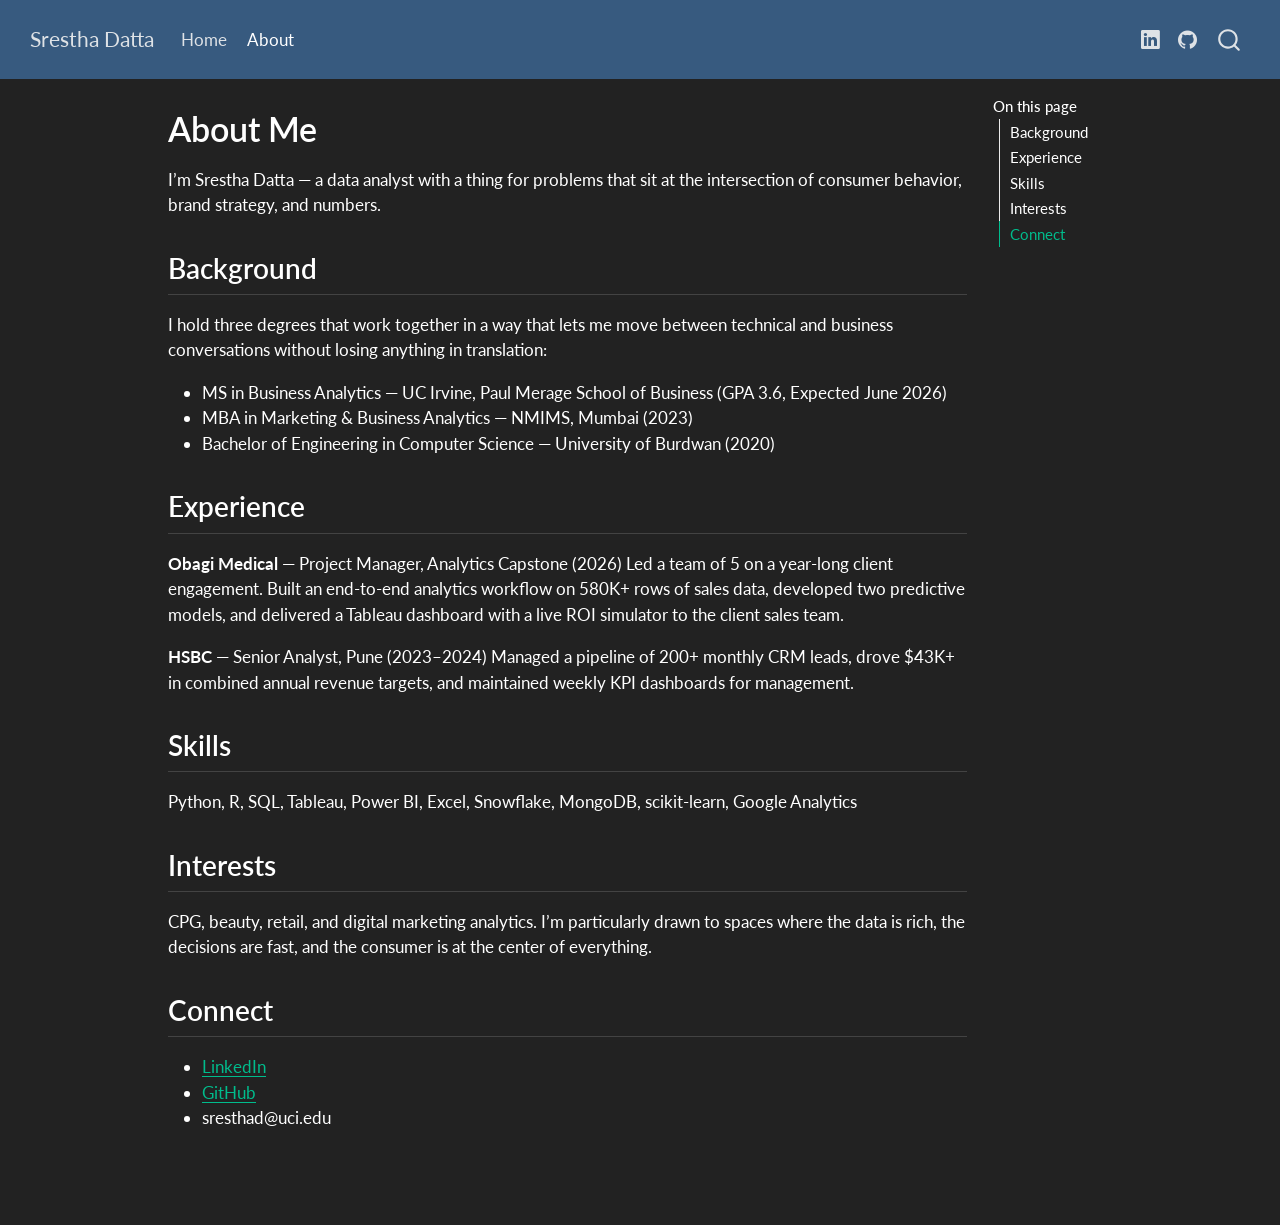
==== about.html @ 91234887 "deploy: b65787a81b96dd4fd19db66d4355b497d5eb209d" ====
<!DOCTYPE html>
<html xmlns="http://www.w3.org/1999/xhtml" lang="en" xml:lang="en"><head>

<meta charset="utf-8">
<meta name="generator" content="quarto-1.9.37">

<meta name="viewport" content="width=device-width, initial-scale=1.0, user-scalable=yes">


<title>About Me – Srestha Datta</title>
<style>
/* Default styles provided by pandoc.
** See https://pandoc.org/MANUAL.html#variables-for-html for config info.
*/
code{white-space: pre-wrap;}
span.smallcaps{font-variant: small-caps;}
div.columns{display: flex; gap: min(4vw, 1.5em);}
div.column{flex: auto; overflow-x: auto;}
div.hanging-indent{margin-left: 1.5em; text-indent: -1.5em;}
ul.task-list{list-style: none;}
ul.task-list li input[type="checkbox"] {
  width: 0.8em;
  margin: 0 0.8em 0.2em -1em; /* quarto-specific, see https://github.com/quarto-dev/quarto-cli/issues/4556 */ 
  vertical-align: middle;
}
</style>


<script src="site_libs/quarto-nav/quarto-nav.js"></script>
<script src="site_libs/quarto-nav/headroom.min.js"></script>
<script src="site_libs/clipboard/clipboard.min.js"></script>
<script src="site_libs/quarto-search/autocomplete.umd.js"></script>
<script src="site_libs/quarto-search/fuse.min.js"></script>
<script src="site_libs/quarto-search/quarto-search.js"></script>
<meta name="quarto:offset" content="./">
<script src="site_libs/quarto-html/quarto.js" type="module"></script>
<script src="site_libs/quarto-html/tabsets/tabsets.js" type="module"></script>
<script src="site_libs/quarto-html/popper.min.js"></script>
<script src="site_libs/quarto-html/tippy.umd.min.js"></script>
<script src="site_libs/quarto-html/anchor.min.js"></script>
<link href="site_libs/quarto-html/tippy.css" rel="stylesheet">
<link href="site_libs/quarto-html/quarto-syntax-highlighting-dark-d0ae9245876894da5ac7e18953ecc5cc.css" rel="stylesheet" id="quarto-text-highlighting-styles">
<script src="site_libs/bootstrap/bootstrap.min.js"></script>
<link href="site_libs/bootstrap/bootstrap-icons.css" rel="stylesheet">
<link href="site_libs/bootstrap/bootstrap-e42cdf836f9b904b02dd19a7390dd244.min.css" rel="stylesheet" append-hash="true" id="quarto-bootstrap" data-mode="dark">
<script id="quarto-search-options" type="application/json">{
  "location": "navbar",
  "copy-button": false,
  "collapse-after": 3,
  "panel-placement": "end",
  "type": "overlay",
  "limit": 50,
  "keyboard-shortcut": [
    "f",
    "/",
    "s"
  ],
  "show-item-context": false,
  "language": {
    "search-no-results-text": "No results",
    "search-matching-documents-text": "matching documents",
    "search-copy-link-title": "Copy link to search",
    "search-hide-matches-text": "Hide additional matches",
    "search-more-match-text": "more match in this document",
    "search-more-matches-text": "more matches in this document",
    "search-clear-button-title": "Clear",
    "search-text-placeholder": "",
    "search-detached-cancel-button-title": "Cancel",
    "search-submit-button-title": "Submit",
    "search-label": "Search"
  }
}</script>


<link rel="stylesheet" href="styles.css">
</head>

<body class="nav-fixed quarto-light">

<div id="quarto-search-results"></div>
  <header id="quarto-header" class="headroom fixed-top">
    <nav class="navbar navbar-expand-lg " data-bs-theme="dark">
      <div class="navbar-container container-fluid">
      <div class="navbar-brand-container mx-auto">
    <a class="navbar-brand" href="./index.html">
    <span class="navbar-title">Srestha Datta</span>
    </a>
  </div>
            <div id="quarto-search" class="" title="Search"></div>
          <button class="navbar-toggler" type="button" data-bs-toggle="collapse" data-bs-target="#navbarCollapse" aria-controls="navbarCollapse" role="menu" aria-expanded="false" aria-label="Toggle navigation" onclick="if (window.quartoToggleHeadroom) { window.quartoToggleHeadroom(); }">
  <span class="navbar-toggler-icon"></span>
</button>
          <div class="collapse navbar-collapse" id="navbarCollapse">
            <ul class="navbar-nav navbar-nav-scroll me-auto">
  <li class="nav-item">
    <a class="nav-link" href="./index.html"> 
<span class="menu-text">Home</span></a>
  </li>  
  <li class="nav-item">
    <a class="nav-link active" href="./about.html" aria-current="page"> 
<span class="menu-text">About</span></a>
  </li>  
</ul>
            <ul class="navbar-nav navbar-nav-scroll ms-auto">
  <li class="nav-item compact">
    <a class="nav-link" href="https://www.linkedin.com/in/sresthadatta-316541162"> <i class="bi bi-linkedin" role="img">
</i> 
<span class="menu-text"></span></a>
  </li>  
  <li class="nav-item compact">
    <a class="nav-link" href="https://github.com/sresthadatta"> <i class="bi bi-github" role="img">
</i> 
<span class="menu-text"></span></a>
  </li>  
</ul>
          </div> <!-- /navcollapse -->
            <div class="quarto-navbar-tools">
</div>
      </div> <!-- /container-fluid -->
    </nav>
</header>
<!-- content -->
<div id="quarto-content" class="quarto-container page-columns page-rows-contents page-layout-article page-navbar">
<!-- sidebar -->
<!-- margin-sidebar -->
    <div id="quarto-margin-sidebar" class="sidebar margin-sidebar">
        <nav id="TOC" role="doc-toc" class="toc-active">
    <h2 id="toc-title">On this page</h2>
   
  <ul>
  <li><a href="#background" id="toc-background" class="nav-link active" data-scroll-target="#background">Background</a></li>
  <li><a href="#experience" id="toc-experience" class="nav-link" data-scroll-target="#experience">Experience</a></li>
  <li><a href="#skills" id="toc-skills" class="nav-link" data-scroll-target="#skills">Skills</a></li>
  <li><a href="#interests" id="toc-interests" class="nav-link" data-scroll-target="#interests">Interests</a></li>
  <li><a href="#connect" id="toc-connect" class="nav-link" data-scroll-target="#connect">Connect</a></li>
  </ul>
</nav>
    </div>
<!-- main -->
<main class="content" id="quarto-document-content">

<header id="title-block-header" class="quarto-title-block default">
<div class="quarto-title">
<h1 class="title">About Me</h1>
</div>



<div class="quarto-title-meta">

    
  
    
  </div>
  


</header>


<p>I’m Srestha Datta — a data analyst with a thing for problems that sit at the intersection of consumer behavior, brand strategy, and numbers.</p>
<section id="background" class="level2">
<h2 class="anchored" data-anchor-id="background">Background</h2>
<p>I hold three degrees that work together in a way that lets me move between technical and business conversations without losing anything in translation:</p>
<ul>
<li>MS in Business Analytics — UC Irvine, Paul Merage School of Business (GPA 3.6, Expected June 2026)</li>
<li>MBA in Marketing &amp; Business Analytics — NMIMS, Mumbai (2023)</li>
<li>Bachelor of Engineering in Computer Science — University of Burdwan (2020)</li>
</ul>
</section>
<section id="experience" class="level2">
<h2 class="anchored" data-anchor-id="experience">Experience</h2>
<p><strong>Obagi Medical</strong> — Project Manager, Analytics Capstone (2026) Led a team of 5 on a year-long client engagement. Built an end-to-end analytics workflow on 580K+ rows of sales data, developed two predictive models, and delivered a Tableau dashboard with a live ROI simulator to the client sales team.</p>
<p><strong>HSBC</strong> — Senior Analyst, Pune (2023–2024) Managed a pipeline of 200+ monthly CRM leads, drove $43K+ in combined annual revenue targets, and maintained weekly KPI dashboards for management.</p>
</section>
<section id="skills" class="level2">
<h2 class="anchored" data-anchor-id="skills">Skills</h2>
<p>Python, R, SQL, Tableau, Power BI, Excel, Snowflake, MongoDB, scikit-learn, Google Analytics</p>
</section>
<section id="interests" class="level2">
<h2 class="anchored" data-anchor-id="interests">Interests</h2>
<p>CPG, beauty, retail, and digital marketing analytics. I’m particularly drawn to spaces where the data is rich, the decisions are fast, and the consumer is at the center of everything.</p>
</section>
<section id="connect" class="level2">
<h2 class="anchored" data-anchor-id="connect">Connect</h2>
<ul>
<li><a href="https://www.linkedin.com/in/sresthadatta-316541162">LinkedIn</a></li>
<li><a href="https://github.com/sresthadatta">GitHub</a></li>
<li>sresthad@uci.edu</li>
</ul>


</section>

</main> <!-- /main -->
<script id="quarto-html-after-body" type="application/javascript">
  window.document.addEventListener("DOMContentLoaded", function (event) {
    const icon = "";
    const anchorJS = new window.AnchorJS();
    anchorJS.options = {
      placement: 'right',
      icon: icon
    };
    anchorJS.add('.anchored');
    const isCodeAnnotation = (el) => {
      for (const clz of el.classList) {
        if (clz.startsWith('code-annotation-')) {                     
          return true;
        }
      }
      return false;
    }
    const onCopySuccess = function(e) {
      // button target
      const button = e.trigger;
      // don't keep focus
      button.blur();
      // flash "checked"
      button.classList.add('code-copy-button-checked');
      var currentTitle = button.getAttribute("title");
      button.setAttribute("title", "Copied!");
      let tooltip;
      if (window.bootstrap) {
        button.setAttribute("data-bs-toggle", "tooltip");
        button.setAttribute("data-bs-placement", "left");
        button.setAttribute("data-bs-title", "Copied!");
        tooltip = new bootstrap.Tooltip(button, 
          { trigger: "manual", 
            customClass: "code-copy-button-tooltip",
            offset: [0, -8]});
        tooltip.show();    
      }
      setTimeout(function() {
        if (tooltip) {
          tooltip.hide();
          button.removeAttribute("data-bs-title");
          button.removeAttribute("data-bs-toggle");
          button.removeAttribute("data-bs-placement");
        }
        button.setAttribute("title", currentTitle);
        button.classList.remove('code-copy-button-checked');
      }, 1000);
      // clear code selection
      e.clearSelection();
    }
    const getTextToCopy = function(trigger) {
      const outerScaffold = trigger.parentElement.cloneNode(true);
      const codeEl = outerScaffold.querySelector('code');
      for (const childEl of codeEl.children) {
        if (isCodeAnnotation(childEl)) {
          childEl.remove();
        }
      }
      return codeEl.innerText;
    }
    const clipboard = new window.ClipboardJS('.code-copy-button:not([data-in-quarto-modal])', {
      text: getTextToCopy
    });
    clipboard.on('success', onCopySuccess);
    if (window.document.getElementById('quarto-embedded-source-code-modal')) {
      const clipboardModal = new window.ClipboardJS('.code-copy-button[data-in-quarto-modal]', {
        text: getTextToCopy,
        container: window.document.getElementById('quarto-embedded-source-code-modal')
      });
      clipboardModal.on('success', onCopySuccess);
    }
      var localhostRegex = new RegExp(/^(?:http|https):\/\/localhost\:?[0-9]*\//);
      var mailtoRegex = new RegExp(/^mailto:/);
        var filterRegex = new RegExp('/' + window.location.host + '/');
      var isInternal = (href) => {
          return filterRegex.test(href) || localhostRegex.test(href) || mailtoRegex.test(href);
      }
      // Inspect non-navigation links and adorn them if external
     var links = window.document.querySelectorAll('a[href]:not(.nav-link):not(.navbar-brand):not(.toc-action):not(.sidebar-link):not(.sidebar-item-toggle):not(.pagination-link):not(.no-external):not([aria-hidden]):not(.dropdown-item):not(.quarto-navigation-tool):not(.about-link)');
      for (var i=0; i<links.length; i++) {
        const link = links[i];
        if (!isInternal(link.href)) {
          // undo the damage that might have been done by quarto-nav.js in the case of
          // links that we want to consider external
          if (link.dataset.originalHref !== undefined) {
            link.href = link.dataset.originalHref;
          }
        }
      }
    function tippyHover(el, contentFn, onTriggerFn, onUntriggerFn) {
      const config = {
        allowHTML: true,
        maxWidth: 500,
        delay: 100,
        arrow: false,
        appendTo: function(el) {
            return el.parentElement;
        },
        interactive: true,
        interactiveBorder: 10,
        theme: 'quarto',
        placement: 'bottom-start',
      };
      if (contentFn) {
        config.content = contentFn;
      }
      if (onTriggerFn) {
        config.onTrigger = onTriggerFn;
      }
      if (onUntriggerFn) {
        config.onUntrigger = onUntriggerFn;
      }
      window.tippy(el, config); 
    }
    const noterefs = window.document.querySelectorAll('a[role="doc-noteref"]');
    for (var i=0; i<noterefs.length; i++) {
      const ref = noterefs[i];
      tippyHover(ref, function() {
        // use id or data attribute instead here
        let href = ref.getAttribute('data-footnote-href') || ref.getAttribute('href');
        try { href = new URL(href).hash; } catch {}
        const id = href.replace(/^#\/?/, "");
        const note = window.document.getElementById(id);
        if (note) {
          return note.innerHTML;
        } else {
          return "";
        }
      });
    }
    const xrefs = window.document.querySelectorAll('a.quarto-xref');
    const processXRef = (id, note) => {
      // Strip column container classes
      const stripColumnClz = (el) => {
        el.classList.remove("page-full", "page-columns");
        if (el.children) {
          for (const child of el.children) {
            stripColumnClz(child);
          }
        }
      }
      stripColumnClz(note)
      if (id === null || id.startsWith('sec-')) {
        // Special case sections, only their first couple elements
        const container = document.createElement("div");
        if (note.children && note.children.length > 2) {
          container.appendChild(note.children[0].cloneNode(true));
          for (let i = 1; i < note.children.length; i++) {
            const child = note.children[i];
            if (child.tagName === "P" && child.innerText === "") {
              continue;
            } else {
              container.appendChild(child.cloneNode(true));
              break;
            }
          }
          if (window.Quarto?.typesetMath) {
            window.Quarto.typesetMath(container);
          }
          return container.innerHTML
        } else {
          if (window.Quarto?.typesetMath) {
            window.Quarto.typesetMath(note);
          }
          return note.innerHTML;
        }
      } else {
        // Remove any anchor links if they are present
        const anchorLink = note.querySelector('a.anchorjs-link');
        if (anchorLink) {
          anchorLink.remove();
        }
        if (window.Quarto?.typesetMath) {
          window.Quarto.typesetMath(note);
        }
        if (note.classList.contains("callout")) {
          return note.outerHTML;
        } else {
          return note.innerHTML;
        }
      }
    }
    for (var i=0; i<xrefs.length; i++) {
      const xref = xrefs[i];
      tippyHover(xref, undefined, function(instance) {
        instance.disable();
        let url = xref.getAttribute('href');
        let hash = undefined; 
        if (url.startsWith('#')) {
          hash = url;
        } else {
          try { hash = new URL(url).hash; } catch {}
        }
        if (hash) {
          const id = hash.replace(/^#\/?/, "");
          const note = window.document.getElementById(id);
          if (note !== null) {
            try {
              const html = processXRef(id, note.cloneNode(true));
              instance.setContent(html);
            } finally {
              instance.enable();
              instance.show();
            }
          } else {
            // See if we can fetch this
            fetch(url.split('#')[0])
            .then(res => res.text())
            .then(html => {
              const parser = new DOMParser();
              const htmlDoc = parser.parseFromString(html, "text/html");
              const note = htmlDoc.getElementById(id);
              if (note !== null) {
                const html = processXRef(id, note);
                instance.setContent(html);
              } 
            }).finally(() => {
              instance.enable();
              instance.show();
            });
          }
        } else {
          // See if we can fetch a full url (with no hash to target)
          // This is a special case and we should probably do some content thinning / targeting
          fetch(url)
          .then(res => res.text())
          .then(html => {
            const parser = new DOMParser();
            const htmlDoc = parser.parseFromString(html, "text/html");
            const note = htmlDoc.querySelector('main.content');
            if (note !== null) {
              // This should only happen for chapter cross references
              // (since there is no id in the URL)
              // remove the first header
              if (note.children.length > 0 && note.children[0].tagName === "HEADER") {
                note.children[0].remove();
              }
              const html = processXRef(null, note);
              instance.setContent(html);
            } 
          }).finally(() => {
            instance.enable();
            instance.show();
          });
        }
      }, function(instance) {
      });
    }
        let selectedAnnoteEl;
        const selectorForAnnotation = ( cell, annotation) => {
          let cellAttr = 'data-code-cell="' + cell + '"';
          let lineAttr = 'data-code-annotation="' +  annotation + '"';
          const selector = 'span[' + cellAttr + '][' + lineAttr + ']';
          return selector;
        }
        const selectCodeLines = (annoteEl) => {
          const doc = window.document;
          const targetCell = annoteEl.getAttribute("data-target-cell");
          const targetAnnotation = annoteEl.getAttribute("data-target-annotation");
          const annoteSpan = window.document.querySelector(selectorForAnnotation(targetCell, targetAnnotation));
          const lines = annoteSpan.getAttribute("data-code-lines").split(",");
          const lineIds = lines.map((line) => {
            return targetCell + "-" + line;
          })
          let top = null;
          let height = null;
          let parent = null;
          if (lineIds.length > 0) {
              //compute the position of the single el (top and bottom and make a div)
              const el = window.document.getElementById(lineIds[0]);
              top = el.offsetTop;
              height = el.offsetHeight;
              parent = el.parentElement.parentElement;
            if (lineIds.length > 1) {
              const lastEl = window.document.getElementById(lineIds[lineIds.length - 1]);
              const bottom = lastEl.offsetTop + lastEl.offsetHeight;
              height = bottom - top;
            }
            if (top !== null && height !== null && parent !== null) {
              // cook up a div (if necessary) and position it 
              let div = window.document.getElementById("code-annotation-line-highlight");
              if (div === null) {
                div = window.document.createElement("div");
                div.setAttribute("id", "code-annotation-line-highlight");
                div.style.position = 'absolute';
                parent.appendChild(div);
              }
              div.style.top = top - 2 + "px";
              div.style.height = height + 4 + "px";
              div.style.left = 0;
              let gutterDiv = window.document.getElementById("code-annotation-line-highlight-gutter");
              if (gutterDiv === null) {
                gutterDiv = window.document.createElement("div");
                gutterDiv.setAttribute("id", "code-annotation-line-highlight-gutter");
                gutterDiv.style.position = 'absolute';
                const codeCell = window.document.getElementById(targetCell);
                const gutter = codeCell.querySelector('.code-annotation-gutter');
                gutter.appendChild(gutterDiv);
              }
              gutterDiv.style.top = top - 2 + "px";
              gutterDiv.style.height = height + 4 + "px";
            }
            selectedAnnoteEl = annoteEl;
          }
        };
        const unselectCodeLines = () => {
          const elementsIds = ["code-annotation-line-highlight", "code-annotation-line-highlight-gutter"];
          elementsIds.forEach((elId) => {
            const div = window.document.getElementById(elId);
            if (div) {
              div.remove();
            }
          });
          selectedAnnoteEl = undefined;
        };
          // Handle positioning of the toggle
      window.addEventListener(
        "resize",
        throttle(() => {
          elRect = undefined;
          if (selectedAnnoteEl) {
            selectCodeLines(selectedAnnoteEl);
          }
        }, 10)
      );
      function throttle(fn, ms) {
      let throttle = false;
      let timer;
        return (...args) => {
          if(!throttle) { // first call gets through
              fn.apply(this, args);
              throttle = true;
          } else { // all the others get throttled
              if(timer) clearTimeout(timer); // cancel #2
              timer = setTimeout(() => {
                fn.apply(this, args);
                timer = throttle = false;
              }, ms);
          }
        };
      }
        // Attach click handler to the DT
        const annoteDls = window.document.querySelectorAll('dt[data-target-cell]');
        for (const annoteDlNode of annoteDls) {
          annoteDlNode.addEventListener('click', (event) => {
            const clickedEl = event.target;
            if (clickedEl !== selectedAnnoteEl) {
              unselectCodeLines();
              const activeEl = window.document.querySelector('dt[data-target-cell].code-annotation-active');
              if (activeEl) {
                activeEl.classList.remove('code-annotation-active');
              }
              selectCodeLines(clickedEl);
              clickedEl.classList.add('code-annotation-active');
            } else {
              // Unselect the line
              unselectCodeLines();
              clickedEl.classList.remove('code-annotation-active');
            }
          });
        }
    const findCites = (el) => {
      const parentEl = el.parentElement;
      if (parentEl) {
        const cites = parentEl.dataset.cites;
        if (cites) {
          return {
            el,
            cites: cites.split(' ')
          };
        } else {
          return findCites(el.parentElement)
        }
      } else {
        return undefined;
      }
    };
    var bibliorefs = window.document.querySelectorAll('a[role="doc-biblioref"]');
    for (var i=0; i<bibliorefs.length; i++) {
      const ref = bibliorefs[i];
      const citeInfo = findCites(ref);
      if (citeInfo) {
        tippyHover(citeInfo.el, function() {
          var popup = window.document.createElement('div');
          citeInfo.cites.forEach(function(cite) {
            var citeDiv = window.document.createElement('div');
            citeDiv.classList.add('hanging-indent');
            citeDiv.classList.add('csl-entry');
            var biblioDiv = window.document.getElementById('ref-' + cite);
            if (biblioDiv) {
              citeDiv.innerHTML = biblioDiv.innerHTML;
            }
            popup.appendChild(citeDiv);
          });
          return popup.innerHTML;
        });
      }
    }
  });
  </script>
</div> <!-- /content -->




</body></html>
---- site_libs/quarto-html/tippy.css ----
.tippy-box[data-animation=fade][data-state=hidden]{opacity:0}[data-tippy-root]{max-width:calc(100vw - 10px)}.tippy-box{position:relative;background-color:#333;color:#fff;border-radius:4px;font-size:14px;line-height:1.4;white-space:normal;outline:0;transition-property:transform,visibility,opacity}.tippy-box[data-placement^=top]>.tippy-arrow{bottom:0}.tippy-box[data-placement^=top]>.tippy-arrow:before{bottom:-7px;left:0;border-width:8px 8px 0;border-top-color:initial;transform-origin:center top}.tippy-box[data-placement^=bottom]>.tippy-arrow{top:0}.tippy-box[data-placement^=bottom]>.tippy-arrow:before{top:-7px;left:0;border-width:0 8px 8px;border-bottom-color:initial;transform-origin:center bottom}.tippy-box[data-placement^=left]>.tippy-arrow{right:0}.tippy-box[data-placement^=left]>.tippy-arrow:before{border-width:8px 0 8px 8px;border-left-color:initial;right:-7px;transform-origin:center left}.tippy-box[data-placement^=right]>.tippy-arrow{left:0}.tippy-box[data-placement^=right]>.tippy-arrow:before{left:-7px;border-width:8px 8px 8px 0;border-right-color:initial;transform-origin:center right}.tippy-box[data-inertia][data-state=visible]{transition-timing-function:cubic-bezier(.54,1.5,.38,1.11)}.tippy-arrow{width:16px;height:16px;color:#333}.tippy-arrow:before{content:"";position:absolute;border-color:transparent;border-style:solid}.tippy-content{position:relative;padding:5px 9px;z-index:1}
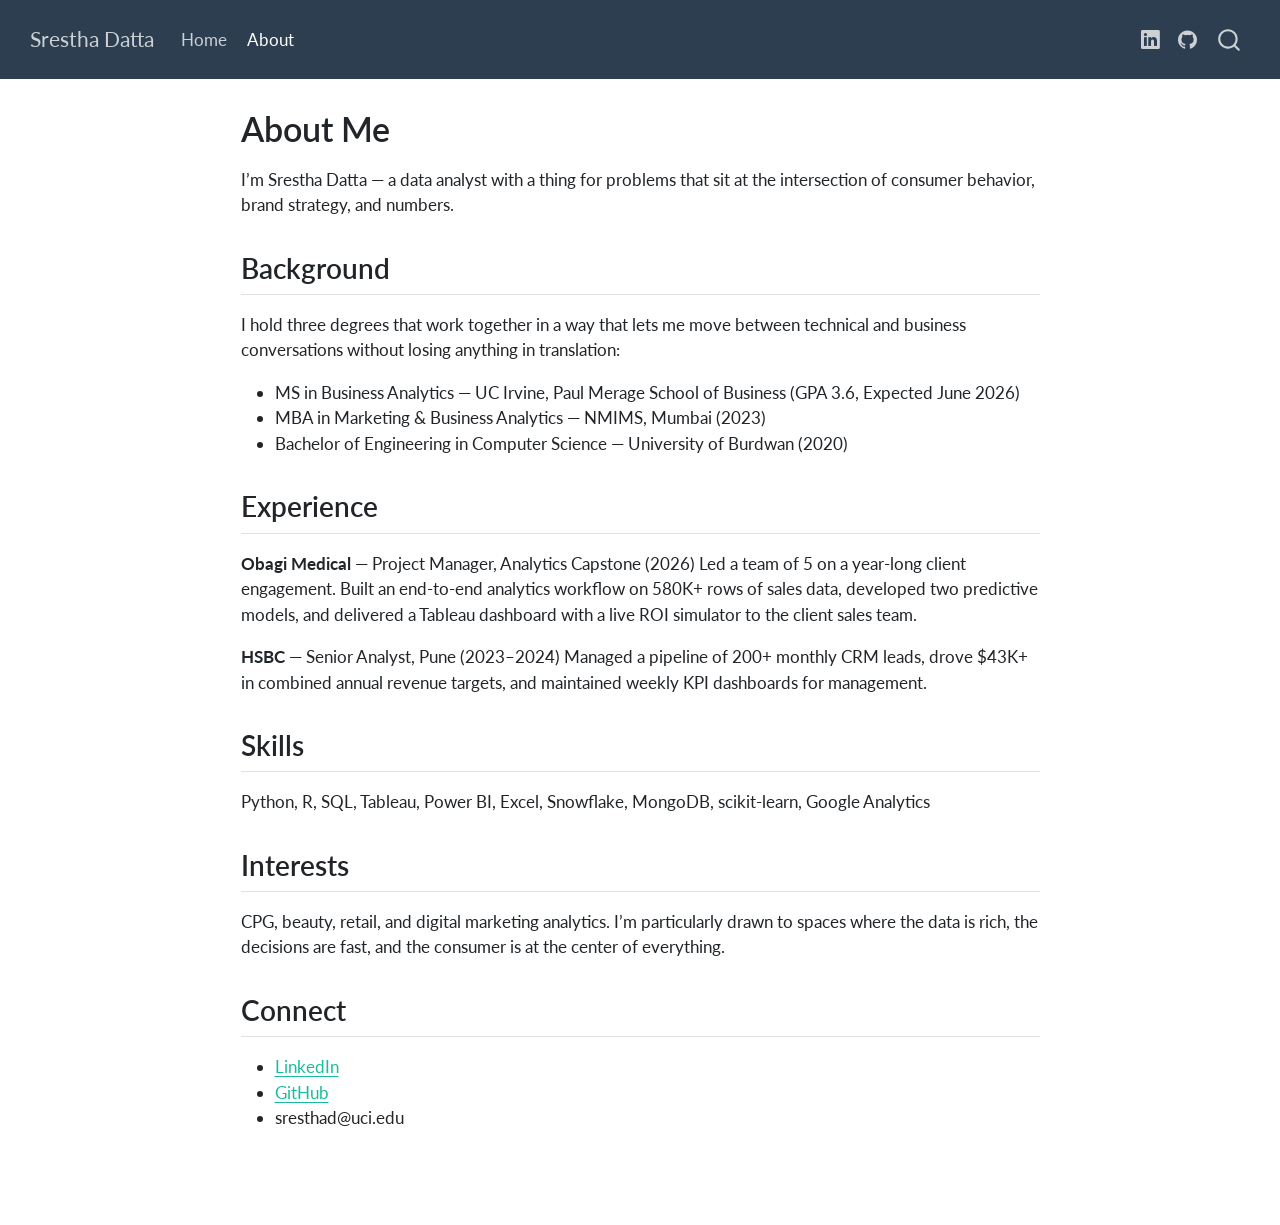
==== commit b7583c5e: "deploy: bec367203d34e66fb04c1ed29cf90a203d3ca4f6" ====
--- a/about.html
+++ b/about.html
@@ -39,10 +39,10 @@
 <script src="site_libs/quarto-html/tippy.umd.min.js"></script>
 <script src="site_libs/quarto-html/anchor.min.js"></script>
 <link href="site_libs/quarto-html/tippy.css" rel="stylesheet">
-<link href="site_libs/quarto-html/quarto-syntax-highlighting-dark-d0ae9245876894da5ac7e18953ecc5cc.css" rel="stylesheet" id="quarto-text-highlighting-styles">
+<link href="site_libs/quarto-html/quarto-syntax-highlighting-7f8f88aac4f3542376d5c11b86a4c14d.css" rel="stylesheet" id="quarto-text-highlighting-styles">
 <script src="site_libs/bootstrap/bootstrap.min.js"></script>
 <link href="site_libs/bootstrap/bootstrap-icons.css" rel="stylesheet">
-<link href="site_libs/bootstrap/bootstrap-e42cdf836f9b904b02dd19a7390dd244.min.css" rel="stylesheet" append-hash="true" id="quarto-bootstrap" data-mode="dark">
+<link href="site_libs/bootstrap/bootstrap-f7919f14b89ae9a431cba0b331f0b52b.min.css" rel="stylesheet" append-hash="true" id="quarto-bootstrap" data-mode="light">
 <script id="quarto-search-options" type="application/json">{
   "location": "navbar",
   "copy-button": false,
@@ -75,7 +75,7 @@
 <link rel="stylesheet" href="styles.css">
 </head>
 
-<body class="nav-fixed quarto-light">
+<body class="nav-fixed fullcontent quarto-light">
 
 <div id="quarto-search-results"></div>
   <header id="quarto-header" class="headroom fixed-top">
@@ -123,19 +123,7 @@
 <div id="quarto-content" class="quarto-container page-columns page-rows-contents page-layout-article page-navbar">
 <!-- sidebar -->
 <!-- margin-sidebar -->
-    <div id="quarto-margin-sidebar" class="sidebar margin-sidebar">
-        <nav id="TOC" role="doc-toc" class="toc-active">
-    <h2 id="toc-title">On this page</h2>
-   
-  <ul>
-  <li><a href="#background" id="toc-background" class="nav-link active" data-scroll-target="#background">Background</a></li>
-  <li><a href="#experience" id="toc-experience" class="nav-link" data-scroll-target="#experience">Experience</a></li>
-  <li><a href="#skills" id="toc-skills" class="nav-link" data-scroll-target="#skills">Skills</a></li>
-  <li><a href="#interests" id="toc-interests" class="nav-link" data-scroll-target="#interests">Interests</a></li>
-  <li><a href="#connect" id="toc-connect" class="nav-link" data-scroll-target="#connect">Connect</a></li>
-  </ul>
-</nav>
-    </div>
+    
 <!-- main -->
 <main class="content" id="quarto-document-content">
 
--- a/site_libs/quarto-html/quarto-syntax-highlighting-7f8f88aac4f3542376d5c11b86a4c14d.css
+++ b/site_libs/quarto-html/quarto-syntax-highlighting-7f8f88aac4f3542376d5c11b86a4c14d.css
@@ -0,0 +1,236 @@
+/* quarto syntax highlight colors */
+:root {
+  --quarto-hl-ot-color: #003B4F;
+  --quarto-hl-at-color: #657422;
+  --quarto-hl-ss-color: #20794D;
+  --quarto-hl-an-color: #5E5E5E;
+  --quarto-hl-fu-color: #4758AB;
+  --quarto-hl-st-color: #20794D;
+  --quarto-hl-cf-color: #003B4F;
+  --quarto-hl-op-color: #5E5E5E;
+  --quarto-hl-er-color: #AD0000;
+  --quarto-hl-bn-color: #AD0000;
+  --quarto-hl-al-color: #AD0000;
+  --quarto-hl-va-color: #111111;
+  --quarto-hl-bu-color: inherit;
+  --quarto-hl-ex-color: inherit;
+  --quarto-hl-pp-color: #AD0000;
+  --quarto-hl-in-color: #5E5E5E;
+  --quarto-hl-vs-color: #20794D;
+  --quarto-hl-wa-color: #5E5E5E;
+  --quarto-hl-do-color: #5E5E5E;
+  --quarto-hl-im-color: #00769E;
+  --quarto-hl-ch-color: #20794D;
+  --quarto-hl-dt-color: #AD0000;
+  --quarto-hl-fl-color: #AD0000;
+  --quarto-hl-co-color: #5E5E5E;
+  --quarto-hl-cv-color: #5E5E5E;
+  --quarto-hl-cn-color: #8f5902;
+  --quarto-hl-sc-color: #5E5E5E;
+  --quarto-hl-dv-color: #AD0000;
+  --quarto-hl-kw-color: #003B4F;
+}
+
+/* other quarto variables */
+:root {
+  --quarto-font-monospace: SFMono-Regular, Menlo, Monaco, Consolas, "Liberation Mono", "Courier New", monospace;
+}
+
+/* syntax highlight based on Pandoc's rules */
+pre > code.sourceCode > span {
+  color: #003B4F;
+}
+
+code.sourceCode > span {
+  color: #003B4F;
+}
+
+div.sourceCode,
+div.sourceCode pre.sourceCode {
+  color: #003B4F;
+}
+
+/* Normal */
+code span {
+  color: #003B4F;
+}
+
+/* Alert */
+code span.al {
+  color: #AD0000;
+  font-style: inherit;
+}
+
+/* Annotation */
+code span.an {
+  color: #5E5E5E;
+  font-style: inherit;
+}
+
+/* Attribute */
+code span.at {
+  color: #657422;
+  font-style: inherit;
+}
+
+/* BaseN */
+code span.bn {
+  color: #AD0000;
+  font-style: inherit;
+}
+
+/* BuiltIn */
+code span.bu {
+  font-style: inherit;
+}
+
+/* ControlFlow */
+code span.cf {
+  color: #003B4F;
+  font-weight: bold;
+  font-style: inherit;
+}
+
+/* Char */
+code span.ch {
+  color: #20794D;
+  font-style: inherit;
+}
+
+/* Constant */
+code span.cn {
+  color: #8f5902;
+  font-style: inherit;
+}
+
+/* Comment */
+code span.co {
+  color: #5E5E5E;
+  font-style: inherit;
+}
+
+/* CommentVar */
+code span.cv {
+  color: #5E5E5E;
+  font-style: italic;
+}
+
+/* Documentation */
+code span.do {
+  color: #5E5E5E;
+  font-style: italic;
+}
+
+/* DataType */
+code span.dt {
+  color: #AD0000;
+  font-style: inherit;
+}
+
+/* DecVal */
+code span.dv {
+  color: #AD0000;
+  font-style: inherit;
+}
+
+/* Error */
+code span.er {
+  color: #AD0000;
+  font-style: inherit;
+}
+
+/* Extension */
+code span.ex {
+  font-style: inherit;
+}
+
+/* Float */
+code span.fl {
+  color: #AD0000;
+  font-style: inherit;
+}
+
+/* Function */
+code span.fu {
+  color: #4758AB;
+  font-style: inherit;
+}
+
+/* Import */
+code span.im {
+  color: #00769E;
+  font-style: inherit;
+}
+
+/* Information */
+code span.in {
+  color: #5E5E5E;
+  font-style: inherit;
+}
+
+/* Keyword */
+code span.kw {
+  color: #003B4F;
+  font-weight: bold;
+  font-style: inherit;
+}
+
+/* Operator */
+code span.op {
+  color: #5E5E5E;
+  font-style: inherit;
+}
+
+/* Other */
+code span.ot {
+  color: #003B4F;
+  font-style: inherit;
+}
+
+/* Preprocessor */
+code span.pp {
+  color: #AD0000;
+  font-style: inherit;
+}
+
+/* SpecialChar */
+code span.sc {
+  color: #5E5E5E;
+  font-style: inherit;
+}
+
+/* SpecialString */
+code span.ss {
+  color: #20794D;
+  font-style: inherit;
+}
+
+/* String */
+code span.st {
+  color: #20794D;
+  font-style: inherit;
+}
+
+/* Variable */
+code span.va {
+  color: #111111;
+  font-style: inherit;
+}
+
+/* VerbatimString */
+code span.vs {
+  color: #20794D;
+  font-style: inherit;
+}
+
+/* Warning */
+code span.wa {
+  color: #5E5E5E;
+  font-style: italic;
+}
+
+.prevent-inlining {
+  content: "</";
+}
+
+/*# sourceMappingURL=789ad8cd35626ba772517505b42a116e.css.map */
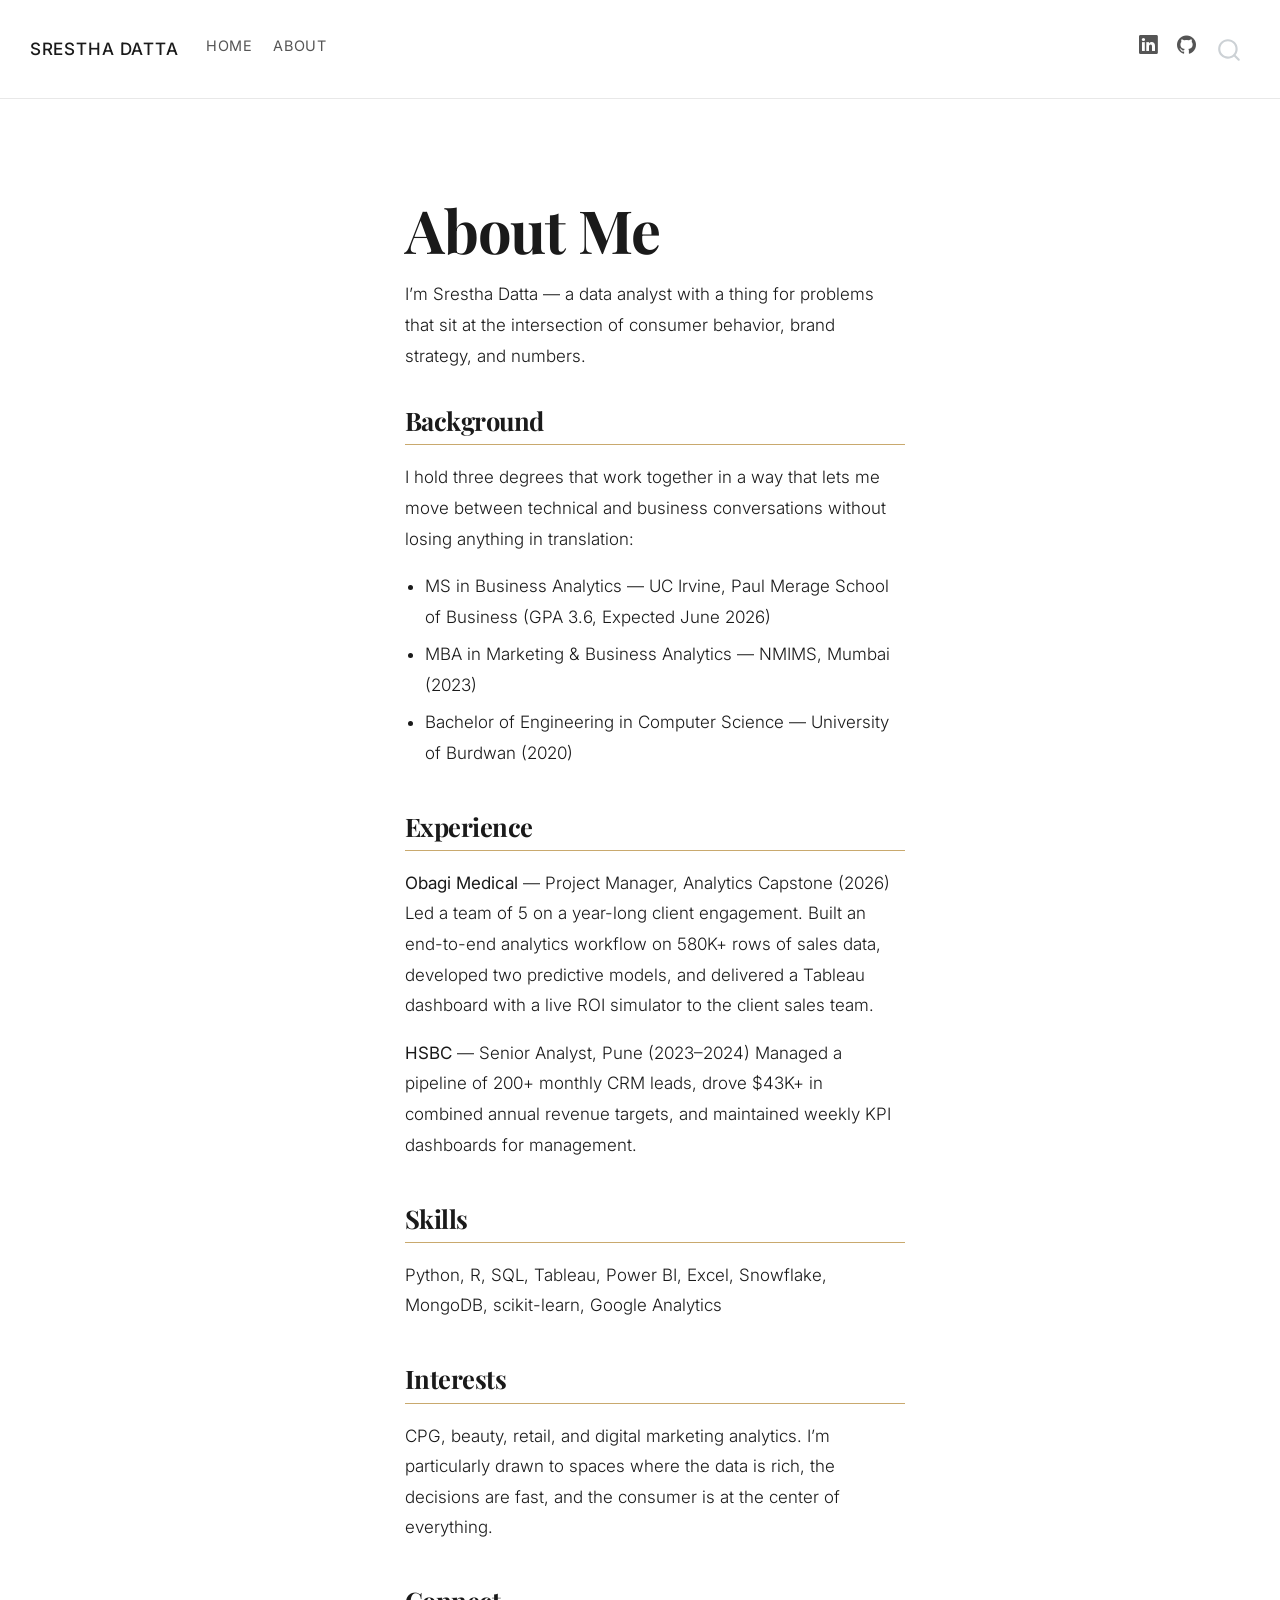
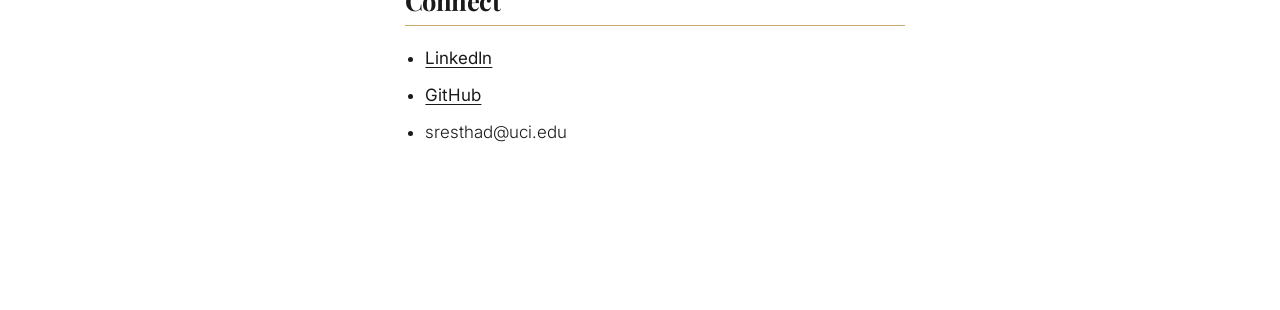
==== commit 926dfd71: "deploy: 95ba364236dc76063871169484d1e3125b5bb0bf" ====
--- a/about.html
+++ b/about.html
@@ -42,7 +42,7 @@
 <link href="site_libs/quarto-html/quarto-syntax-highlighting-7f8f88aac4f3542376d5c11b86a4c14d.css" rel="stylesheet" id="quarto-text-highlighting-styles">
 <script src="site_libs/bootstrap/bootstrap.min.js"></script>
 <link href="site_libs/bootstrap/bootstrap-icons.css" rel="stylesheet">
-<link href="site_libs/bootstrap/bootstrap-f7919f14b89ae9a431cba0b331f0b52b.min.css" rel="stylesheet" append-hash="true" id="quarto-bootstrap" data-mode="light">
+<link href="site_libs/bootstrap/bootstrap-f7333b7c44a7c3d55afcc11699a363c3.min.css" rel="stylesheet" append-hash="true" id="quarto-bootstrap" data-mode="light">
 <script id="quarto-search-options" type="application/json">{
   "location": "navbar",
   "copy-button": false,
--- a/styles.css
+++ b/styles.css
@@ -0,0 +1,104 @@
+/* Typography */
+@import url('https://fonts.googleapis.com/css2?family=Playfair+Display:wght@700&family=Inter:wght@300;400;500&display=swap');
+
+body {
+    font-family: 'Inter', sans-serif;
+    font-weight: 300;
+    color: #1a1a1a;
+    background-color: #ffffff;
+    font-size: 1rem;
+    line-height: 1.8;
+}
+
+h1,
+h2,
+h3 {
+    font-family: 'Playfair Display', serif;
+    font-weight: 700;
+    color: #1a1a1a;
+    letter-spacing: -0.02em;
+}
+
+h1 {
+    font-size: 3.5rem;
+    line-height: 1.1;
+    margin-bottom: 1.5rem;
+}
+
+h2 {
+    font-size: 1.5rem;
+    margin-top: 2.5rem;
+    margin-bottom: 1rem;
+    border-bottom: 1px solid #e8e8e8;
+    padding-bottom: 0.5rem;
+}
+
+/* Navbar */
+.navbar {
+    background-color: #ffffff !important;
+    border-bottom: 1px solid #e8e8e8;
+    padding: 1.2rem 2rem;
+}
+
+.navbar-brand {
+    font-family: 'Inter', sans-serif;
+    font-weight: 500;
+    font-size: 1rem;
+    color: #1a1a1a !important;
+    letter-spacing: 0.05em;
+    text-transform: uppercase;
+}
+
+.nav-link {
+    color: #555 !important;
+    font-size: 0.85rem;
+    letter-spacing: 0.05em;
+    text-transform: uppercase;
+    font-weight: 400;
+}
+
+.nav-link:hover {
+    color: #1a1a1a !important;
+}
+
+/* Main content */
+#quarto-content {
+    max-width: 780px;
+    margin: 0 auto;
+    padding: 4rem 2rem;
+}
+
+/* Links */
+a {
+    color: #1a1a1a;
+    text-decoration: underline;
+    text-underline-offset: 3px;
+}
+
+a:hover {
+    color: #c9a96e;
+}
+
+/* Accent color — warm gold */
+h2 {
+    border-bottom-color: #c9a96e;
+}
+
+/* List styling */
+ul {
+    padding-left: 1.2rem;
+}
+
+li {
+    margin-bottom: 0.4rem;
+}
+
+/* Footer */
+.nav-footer {
+    border-top: 1px solid #e8e8e8;
+    font-size: 0.8rem;
+    color: #999;
+    padding: 1.5rem 2rem;
+}
+
+/* Custom styles — add your own here */
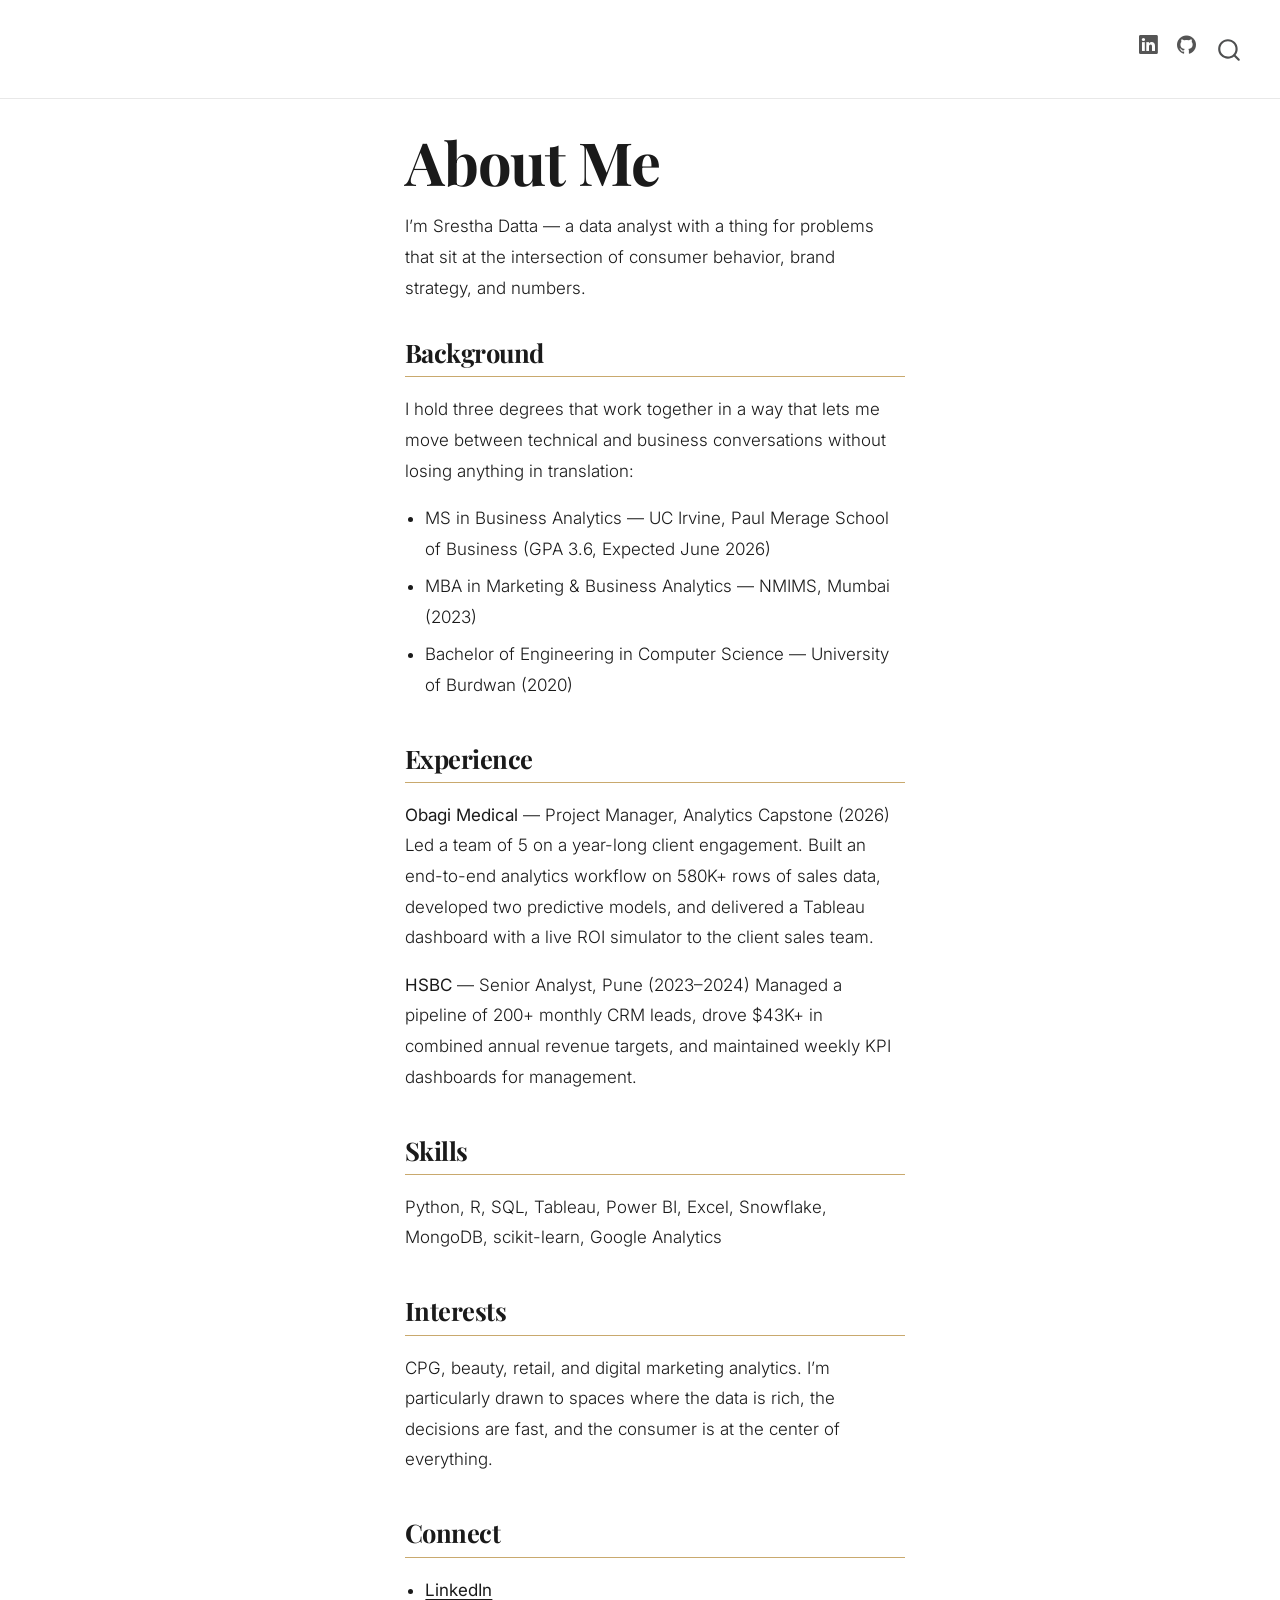
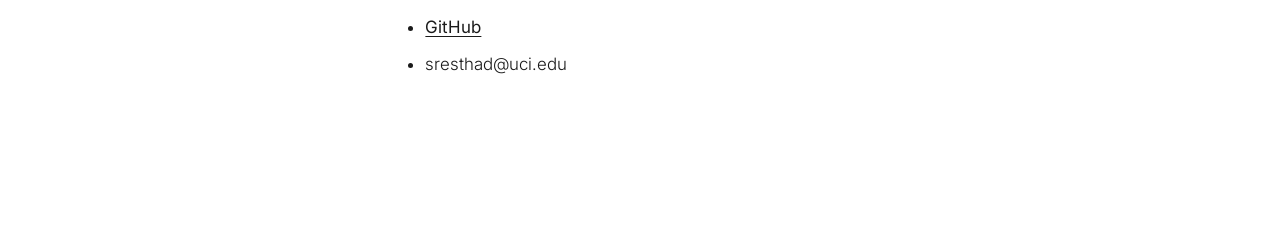
==== commit 2cdae3be: "deploy: a1426c43057a364f6f22953fd6b606c79447ddd7" ====
--- a/about.html
+++ b/about.html
@@ -7,7 +7,7 @@
 <meta name="viewport" content="width=device-width, initial-scale=1.0, user-scalable=yes">
 
 
-<title>About Me – Srestha Datta</title>
+<title>About Me</title>
 <style>
 /* Default styles provided by pandoc.
 ** See https://pandoc.org/MANUAL.html#variables-for-html for config info.
@@ -42,7 +42,7 @@
 <link href="site_libs/quarto-html/quarto-syntax-highlighting-7f8f88aac4f3542376d5c11b86a4c14d.css" rel="stylesheet" id="quarto-text-highlighting-styles">
 <script src="site_libs/bootstrap/bootstrap.min.js"></script>
 <link href="site_libs/bootstrap/bootstrap-icons.css" rel="stylesheet">
-<link href="site_libs/bootstrap/bootstrap-f7333b7c44a7c3d55afcc11699a363c3.min.css" rel="stylesheet" append-hash="true" id="quarto-bootstrap" data-mode="light">
+<link href="site_libs/bootstrap/bootstrap-f70273e6d8755d7a5effca0a69792845.min.css" rel="stylesheet" append-hash="true" id="quarto-bootstrap" data-mode="light">
 <script id="quarto-search-options" type="application/json">{
   "location": "navbar",
   "copy-button": false,
@@ -81,26 +81,11 @@
   <header id="quarto-header" class="headroom fixed-top">
     <nav class="navbar navbar-expand-lg " data-bs-theme="dark">
       <div class="navbar-container container-fluid">
-      <div class="navbar-brand-container mx-auto">
-    <a class="navbar-brand" href="./index.html">
-    <span class="navbar-title">Srestha Datta</span>
-    </a>
-  </div>
             <div id="quarto-search" class="" title="Search"></div>
           <button class="navbar-toggler" type="button" data-bs-toggle="collapse" data-bs-target="#navbarCollapse" aria-controls="navbarCollapse" role="menu" aria-expanded="false" aria-label="Toggle navigation" onclick="if (window.quartoToggleHeadroom) { window.quartoToggleHeadroom(); }">
   <span class="navbar-toggler-icon"></span>
 </button>
           <div class="collapse navbar-collapse" id="navbarCollapse">
-            <ul class="navbar-nav navbar-nav-scroll me-auto">
-  <li class="nav-item">
-    <a class="nav-link" href="./index.html"> 
-<span class="menu-text">Home</span></a>
-  </li>  
-  <li class="nav-item">
-    <a class="nav-link active" href="./about.html" aria-current="page"> 
-<span class="menu-text">About</span></a>
-  </li>  
-</ul>
             <ul class="navbar-nav navbar-nav-scroll ms-auto">
   <li class="nav-item compact">
     <a class="nav-link" href="https://www.linkedin.com/in/sresthadatta-316541162"> <i class="bi bi-linkedin" role="img">
--- a/styles.css
+++ b/styles.css
@@ -2,103 +2,166 @@
 @import url('https://fonts.googleapis.com/css2?family=Playfair+Display:wght@700&family=Inter:wght@300;400;500&display=swap');
 
 body {
-    font-family: 'Inter', sans-serif;
-    font-weight: 300;
-    color: #1a1a1a;
-    background-color: #ffffff;
-    font-size: 1rem;
-    line-height: 1.8;
+  font-family: 'Inter', sans-serif;
+  font-weight: 300;
+  color: #1a1a1a;
+  background-color: #ffffff;
+  font-size: 1rem;
+  line-height: 1.8;
 }
 
-h1,
-h2,
-h3 {
-    font-family: 'Playfair Display', serif;
-    font-weight: 700;
-    color: #1a1a1a;
-    letter-spacing: -0.02em;
+h1, h2, h3 {
+  font-family: 'Playfair Display', serif;
+  font-weight: 700;
+  color: #1a1a1a;
+  letter-spacing: -0.02em;
 }
 
 h1 {
-    font-size: 3.5rem;
-    line-height: 1.1;
-    margin-bottom: 1.5rem;
+  font-size: 3.5rem;
+  line-height: 1.1;
+  margin-bottom: 1.5rem;
 }
 
 h2 {
-    font-size: 1.5rem;
-    margin-top: 2.5rem;
-    margin-bottom: 1rem;
-    border-bottom: 1px solid #e8e8e8;
-    padding-bottom: 0.5rem;
+  font-size: 1.5rem;
+  margin-top: 2.5rem;
+  margin-bottom: 1rem;
+  border-bottom: 1px solid #c9a96e;
+  padding-bottom: 0.5rem;
 }
 
 /* Navbar */
 .navbar {
-    background-color: #ffffff !important;
-    border-bottom: 1px solid #e8e8e8;
-    padding: 1.2rem 2rem;
+  background-color: #ffffff !important;
+  border-bottom: 1px solid #e8e8e8;
+  padding: 1.2rem 2rem;
 }
 
 .navbar-brand {
-    font-family: 'Inter', sans-serif;
-    font-weight: 500;
-    font-size: 1rem;
-    color: #1a1a1a !important;
-    letter-spacing: 0.05em;
-    text-transform: uppercase;
+  font-family: 'Inter', sans-serif;
+  font-weight: 500;
+  font-size: 1rem;
+  color: #1a1a1a !important;
+  letter-spacing: 0.05em;
+  text-transform: uppercase;
 }
 
 .nav-link {
-    color: #555 !important;
-    font-size: 0.85rem;
-    letter-spacing: 0.05em;
-    text-transform: uppercase;
-    font-weight: 400;
+  color: #555 !important;
+  font-size: 0.85rem;
+  letter-spacing: 0.05em;
+  text-transform: uppercase;
+  font-weight: 400;
 }
 
 .nav-link:hover {
-    color: #1a1a1a !important;
+  color: #1a1a1a !important;
 }
 
 /* Main content */
 #quarto-content {
-    max-width: 780px;
-    margin: 0 auto;
-    padding: 4rem 2rem;
+  max-width: 780px;
+  margin: 0 auto;
+  padding: 0 2rem 4rem;
 }
 
 /* Links */
 a {
-    color: #1a1a1a;
-    text-decoration: underline;
-    text-underline-offset: 3px;
+  color: #1a1a1a;
+  text-decoration: underline;
+  text-underline-offset: 3px;
 }
 
 a:hover {
-    color: #c9a96e;
-}
-
-/* Accent color — warm gold */
-h2 {
-    border-bottom-color: #c9a96e;
+  color: #c9a96e;
 }
 
 /* List styling */
 ul {
-    padding-left: 1.2rem;
+  padding-left: 1.2rem;
 }
 
 li {
-    margin-bottom: 0.4rem;
+  margin-bottom: 0.4rem;
+}
+
+/* Hero Section */
+.hero-section {
+  text-align: center;
+  padding: 0 0 4rem;
+  border-bottom: 1px solid #e8e8e8;
+  margin-bottom: 3rem;
+}
+
+.hero-section img {
+  width: 100%;
+  height: 480px;
+  object-fit: cover;
+  object-position: center;
+  margin-bottom: 3rem;
+  filter: grayscale(15%);
+}
+
+.hero-section h1 {
+  font-size: 5rem;
+  letter-spacing: -0.03em;
+  margin-bottom: 1rem;
+}
+
+.hero-section em {
+  font-family: 'Inter', sans-serif;
+  font-weight: 300;
+  font-size: 1rem;
+  color: #888;
+  font-style: normal;
+  letter-spacing: 0.15em;
+  text-transform: uppercase;
+  display: block;
+  margin-bottom: 2rem;
+}
+
+/* Project Cards */
+.project-card {
+  border: 1px solid #e8e8e8;
+  border-radius: 8px;
+  padding: 2rem;
+  margin-bottom: 2rem;
+  transition: box-shadow 0.3s ease;
+}
+
+.project-card:hover {
+  box-shadow: 0 8px 30px rgba(0,0,0,0.08);
+}
+
+.project-card img {
+  width: 100% !important;
+  height: 90px !important;
+  object-fit: cover !important;
+  object-position: center !important;
+  border-radius: 4px !important;
+  margin-bottom: 1.5rem !important;
+  filter: grayscale(30%);
+  display: block;
+}
+
+.project-card h3 {
+  font-size: 1.2rem;
+  margin-bottom: 0.8rem;
+}
+
+.project-card em {
+  font-size: 0.8rem;
+  color: #c9a96e;
+  font-style: normal;
+  letter-spacing: 0.05em;
+  text-transform: uppercase;
 }
 
 /* Footer */
 .nav-footer {
-    border-top: 1px solid #e8e8e8;
-    font-size: 0.8rem;
-    color: #999;
-    padding: 1.5rem 2rem;
-}
-
-/* Custom styles — add your own here */+  border-top: 1px solid #e8e8e8;
+  font-size: 0.8rem;
+  color: #999;
+  padding: 1.5rem 2rem;
+}
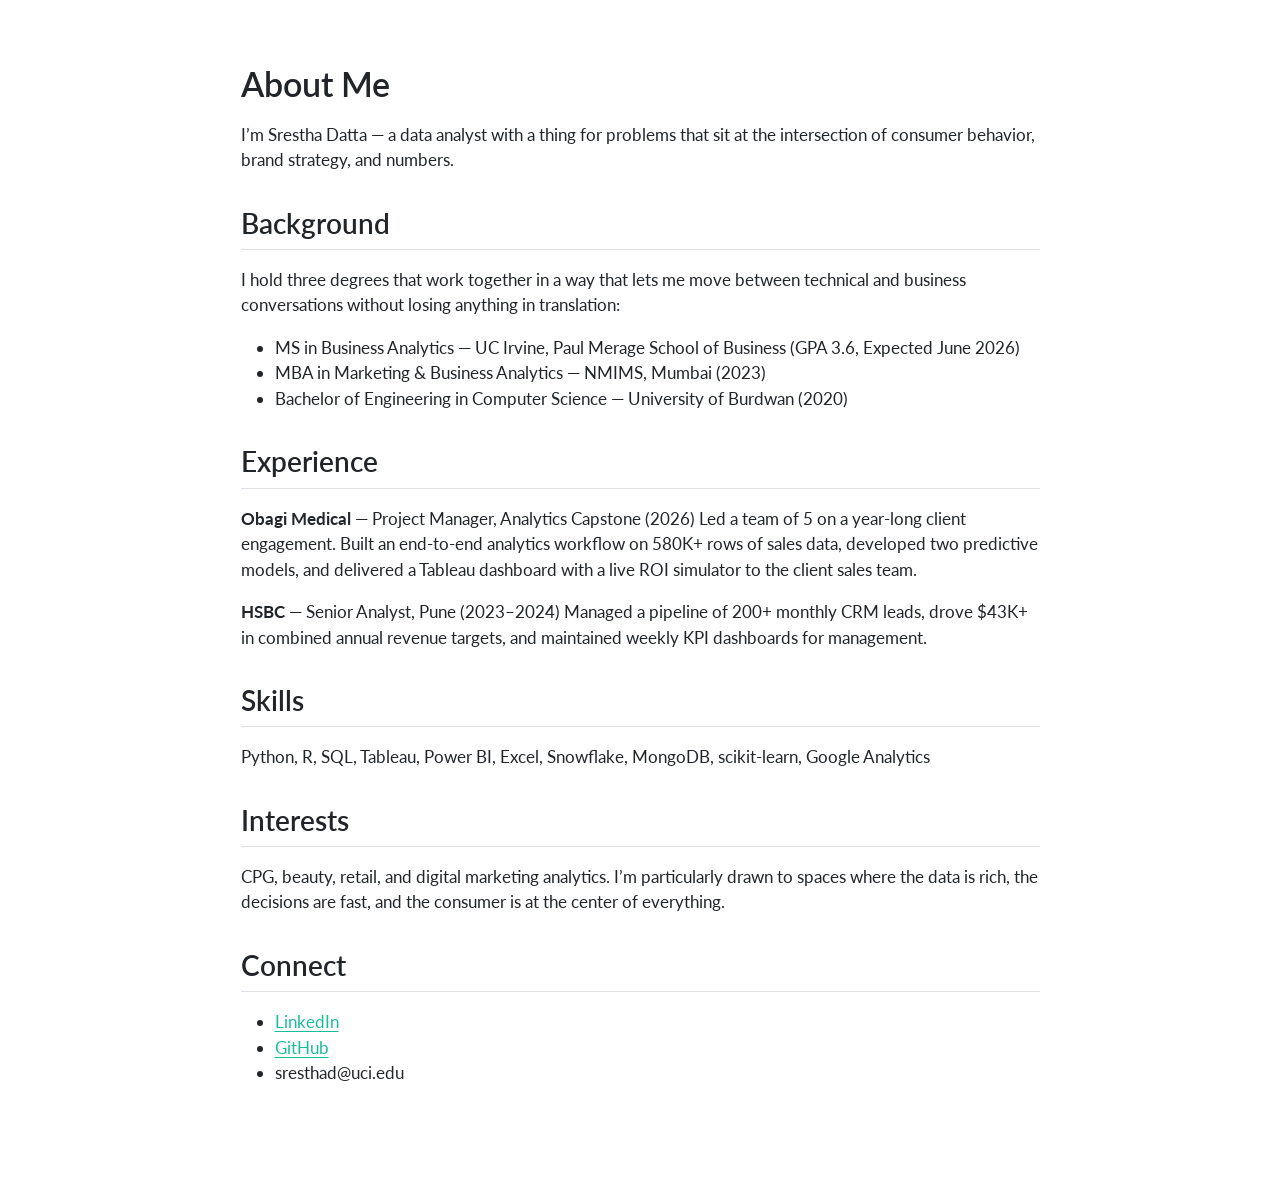
==== commit 66089c18: "deploy: eb7ee3b46376a2c05082336e29ed3f87dd12c573" ====
--- a/about.html
+++ b/about.html
@@ -42,7 +42,7 @@
 <link href="site_libs/quarto-html/quarto-syntax-highlighting-7f8f88aac4f3542376d5c11b86a4c14d.css" rel="stylesheet" id="quarto-text-highlighting-styles">
 <script src="site_libs/bootstrap/bootstrap.min.js"></script>
 <link href="site_libs/bootstrap/bootstrap-icons.css" rel="stylesheet">
-<link href="site_libs/bootstrap/bootstrap-f70273e6d8755d7a5effca0a69792845.min.css" rel="stylesheet" append-hash="true" id="quarto-bootstrap" data-mode="light">
+<link href="site_libs/bootstrap/bootstrap-e6f18997c2ed83bb5868f101c45a6025.min.css" rel="stylesheet" append-hash="true" id="quarto-bootstrap" data-mode="light">
 <script id="quarto-search-options" type="application/json">{
   "location": "navbar",
   "copy-button": false,
--- a/styles.css
+++ b/styles.css
@@ -1,3 +1,14 @@
+/* Hide navbar completely */
+.navbar {
+  display: none !important;
+}
+
+#quarto-content {
+  padding-top: 2rem !important;
+}
+
+/* Typography */
+@import url('https://fonts.google...
 /* Typography */
 @import url('https://fonts.googleapis.com/css2?family=Playfair+Display:wght@700&family=Inter:wght@300;400;500&display=swap');
 
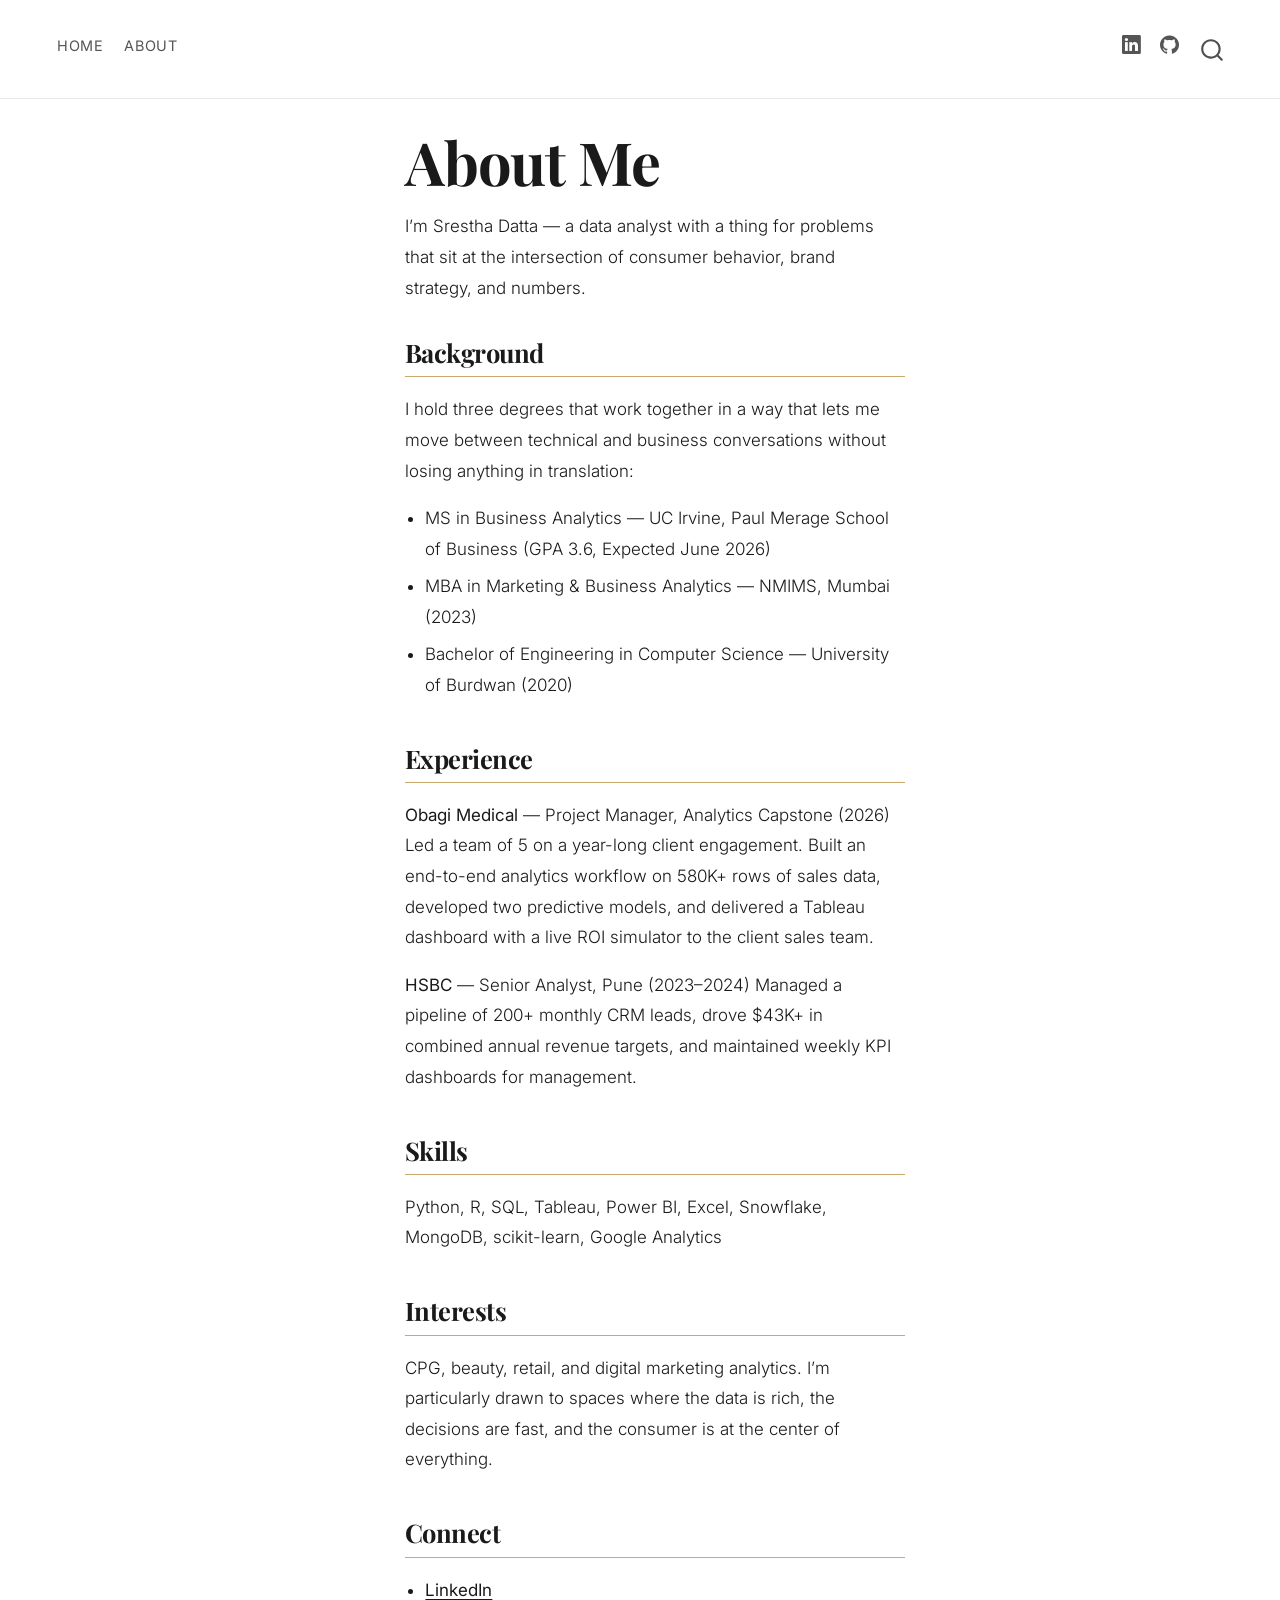
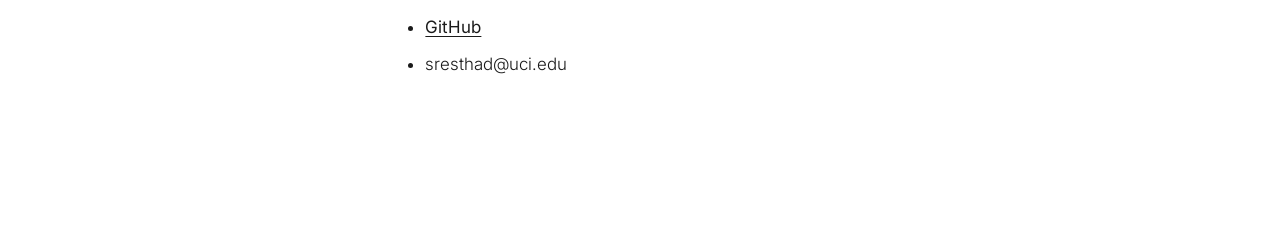
==== commit d11fd12b: "deploy: 152ee296494f540793a8db1ccc568b10bea7fe16" ====
--- a/about.html
+++ b/about.html
@@ -42,7 +42,7 @@
 <link href="site_libs/quarto-html/quarto-syntax-highlighting-7f8f88aac4f3542376d5c11b86a4c14d.css" rel="stylesheet" id="quarto-text-highlighting-styles">
 <script src="site_libs/bootstrap/bootstrap.min.js"></script>
 <link href="site_libs/bootstrap/bootstrap-icons.css" rel="stylesheet">
-<link href="site_libs/bootstrap/bootstrap-e6f18997c2ed83bb5868f101c45a6025.min.css" rel="stylesheet" append-hash="true" id="quarto-bootstrap" data-mode="light">
+<link href="site_libs/bootstrap/bootstrap-f70273e6d8755d7a5effca0a69792845.min.css" rel="stylesheet" append-hash="true" id="quarto-bootstrap" data-mode="light">
 <script id="quarto-search-options" type="application/json">{
   "location": "navbar",
   "copy-button": false,
@@ -86,6 +86,16 @@
   <span class="navbar-toggler-icon"></span>
 </button>
           <div class="collapse navbar-collapse" id="navbarCollapse">
+            <ul class="navbar-nav navbar-nav-scroll me-auto">
+  <li class="nav-item">
+    <a class="nav-link" href="./index.html"> 
+<span class="menu-text">Home</span></a>
+  </li>  
+  <li class="nav-item">
+    <a class="nav-link active" href="./about.html" aria-current="page"> 
+<span class="menu-text">About</span></a>
+  </li>  
+</ul>
             <ul class="navbar-nav navbar-nav-scroll ms-auto">
   <li class="nav-item compact">
     <a class="nav-link" href="https://www.linkedin.com/in/sresthadatta-316541162"> <i class="bi bi-linkedin" role="img">
--- a/styles.css
+++ b/styles.css
@@ -1,14 +1,3 @@
-/* Hide navbar completely */
-.navbar {
-  display: none !important;
-}
-
-#quarto-content {
-  padding-top: 2rem !important;
-}
-
-/* Typography */
-@import url('https://fonts.google...
 /* Typography */
 @import url('https://fonts.googleapis.com/css2?family=Playfair+Display:wght@700&family=Inter:wght@300;400;500&display=swap');
 
@@ -45,17 +34,12 @@
 /* Navbar */
 .navbar {
   background-color: #ffffff !important;
-  border-bottom: 1px solid #e8e8e8;
-  padding: 1.2rem 2rem;
+  border-bottom: 1px solid #e8e8e8 !important;
+  padding: 1.2rem 2rem !important;
 }
 
 .navbar-brand {
-  font-family: 'Inter', sans-serif;
-  font-weight: 500;
-  font-size: 1rem;
-  color: #1a1a1a !important;
-  letter-spacing: 0.05em;
-  text-transform: uppercase;
+  display: none !important;
 }
 
 .nav-link {
